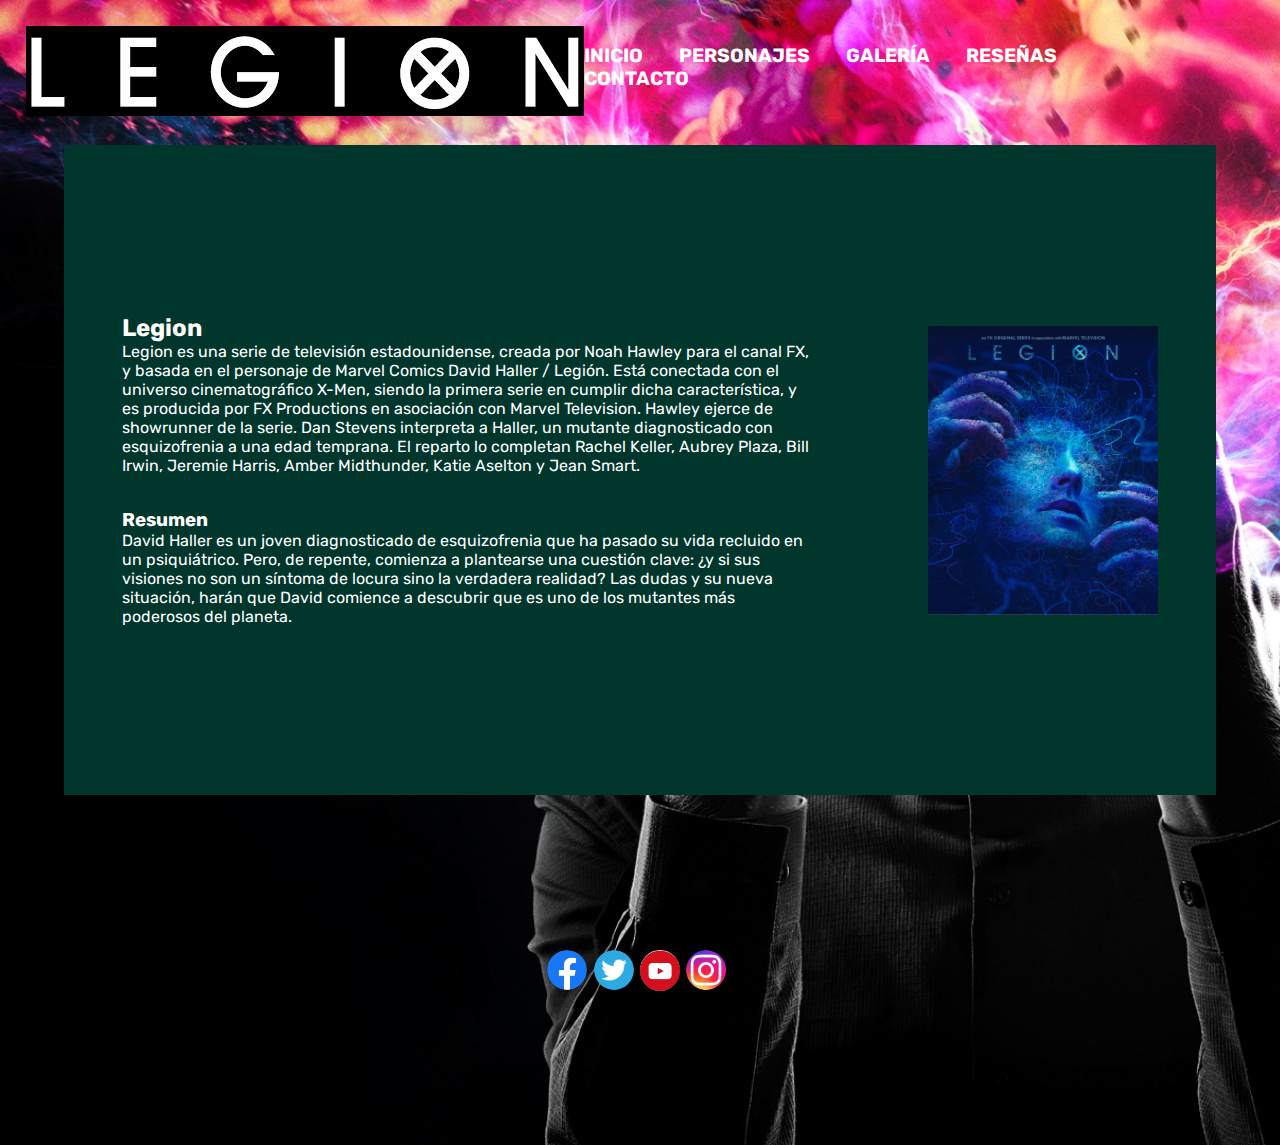
==== index.html @ bb172ef6 "Agregar Proyecto" ====
<!DOCTYPE html>
<html>
<head>
	<meta charset="utf-8">
	<meta name="viewport" content="width=device-width, initial-scale=1">
    <meta http-equiv="X-UA-Compatible" content="IE=edge">
    <link href="https://fonts.googleapis.com/css2?family=Rubik&display=swap" rel="stylesheet">
    <link rel="stylesheet" href="https://cdnjs.cloudflare.com/ajax/libs/font-awesome/4.7.0/css/font-awesome.min.css">
    <link rel="stylesheet" href="css/estilos.css">
	<title>Proyecto: Legion</title>
</head>
<body>
	<header>
		<div>
            <img src="images/logo.png" alt="Logo Legion">
        </div>
        <a href="javascript:void(0);" class="icon" onclick="myFunction()"><i class="fa fa-bars"></i></a>
        <nav id="menu_bar" class="">
            <ul>
                <li><a href="index.html">Inicio</a></li>
                <li><a href="personajes.html">Personajes</a></li>
                <li><a href="galeria.html">Galería</a></li>
                <li><a href="resenas.html">Reseñas</a></li>
                <li><a href="contacto.html">Contacto</a></li>
            </ul>
        </nav>
    </header>
    <section>
        <article class="principal">

            <div>

                
                <h2>Legion</h2>
                <p> Legion es una serie de televisión estadounidense, creada por Noah Hawley para el canal FX, y basada en el personaje de Marvel Comics David Haller / Legión. Está conectada con el universo cinematográfico X-Men, siendo la primera serie en cumplir dicha característica, y es producida por FX Productions en asociación con Marvel Television. Hawley ejerce de showrunner de la serie.
                Dan Stevens interpreta a Haller, un mutante diagnosticado con esquizofrenia a una edad temprana. El reparto lo completan Rachel Keller, Aubrey Plaza, Bill Irwin, Jeremie Harris, Amber Midthunder, Katie Aselton y Jean Smart.
                </p>
                <h3>Resumen</h3>
                <p>David Haller es un joven diagnosticado de esquizofrenia que ha pasado su vida recluido en un psiquiátrico. Pero, de repente, comienza a plantearse una cuestión clave: ¿y si sus visiones no son un síntoma de locura sino la verdadera realidad? Las dudas y su nueva situación, harán que David comience a descubrir que es uno de los mutantes más poderosos del planeta.
                </p>

           
            </div>
            <img src="images/poster_legion.png" alt="Poster Legion">

        </article>







    </section>

    <footer>
        <img src="images/redes/facebook.png" alt="Facebook">
        <img src="images/redes/twitter.png" alt="Twitter">
        <img src="images/redes/youtube.png" alt="Youtube">
        <img src="images/redes/instagram.png" alt="Instagram">
    </footer>
    <script type="text/javascript">
        function myFunction() {
          var x = document.getElementById("menu_bar");
          if (x.className === "") {
            x.className += " responsive";
          } else {
            x.className = "";
          }
        }
    </script>
</body>
</html>
---- css/estilos.css ----
* {
	padding: 0px;
	margin: 0px;
	box-sizing: border-box;

}
body{
	background-image: url(../images/fondo_legion.jpg);
	background-size: cover;
	background-repeat: no-repeat;
	font-family: 'Rubik', sans-serif;
}
header{
	padding-top: 2%;
	padding-right: 7%;
	padding-bottom: 2%;
	padding-left: 2%;
	display: flex;
	justify-content: space-between;
}
nav ul{
	margin-top: 3%;
	padd: white;
}
nav ul li{
	display: inline-block;
}
nav ul li a{
	font-size: 1.2rem;
	padding-right: 2rem;
	text-transform: uppercase;

}
a{
	text-decoration: none;
	color: white;
	font-weight: 700;
}
.icon { display: none; }
section{
	max-width: 1300px;
	width: 90%;
	margin-left: auto;
	margin-right: auto;
}
.principal {
	width: 100%;
	height: 650px;
	background-color: #00362b;
	background-size: cover;
	background-repeat: no-repeat;
	display: flex;
	justify-content: center;
	align-items: center;
	color: #ffffff;

}
.principal div {
	margin: 5%;
}
.principal img{

	width: 20%;
	float: right ;
	margin: 5%;

}

.principal div h3{
	margin-top: 5%;
}


.secundario{
	margin-top: 5%;
	display: flex;
}
.secundario div{
	width: 33%;
	padding: 2%;
	text-align: center;
}
.secundario div a img{
	width: 100%;
	margin-bottom: 2rem;
}
h4{
	font-size: 1.5rem;
	text-transform: uppercase;
}
footer{
	display: flex;
	justify-content: center;
	align-items: center;
	height: 350px;
}
footer img{
	max-width: 2.5rem;
	width: 100%;
	height: auto;
	border-radius: 50%;
	margin-right: .5%;
}

@media (max-width: 480px) { 
header{
	align-items: center;
	justify-content: space-around;
	flex-wrap: wrap;
	background-color: #ffffff;
	position: sticky;
	top: 0;
	z-index: 1;
}
header div, header a {
	flex: 1 0 50%;
}
header nav {
	flex-basis: 100%;
}
.icon {
	display: block;
	padding-right: 0.6rem;
	text-align: right;
}
nav ul {
	display: none;
}
nav.responsive ul {
	display: block;
}
nav.responsive ul li {
	display: block;
	text-align: center;
	padding: 0.5rem;
}
nav.responsive ul li a {
	padding-right: 0;
}
section{
	max-width: 480px;
	width: 100%;
	margin-left: auto;
	margin-right: auto;
}
.principal{
	height: 250px;
	padding: 10%;
}
.secundario{
	margin-top: 1%;
	display: block;
}
.secundario div{
	width: 100%;
}
.secundario div a img{
	margin-bottom: 1rem;
}
h2{
	font-size: 1rem;
}
h3{
	font-size: 1rem;
}
h4{
	font-size: 1rem;
}
footer{
	height: 80px;
}
footer img{
	max-width: 1.5rem;
}
}
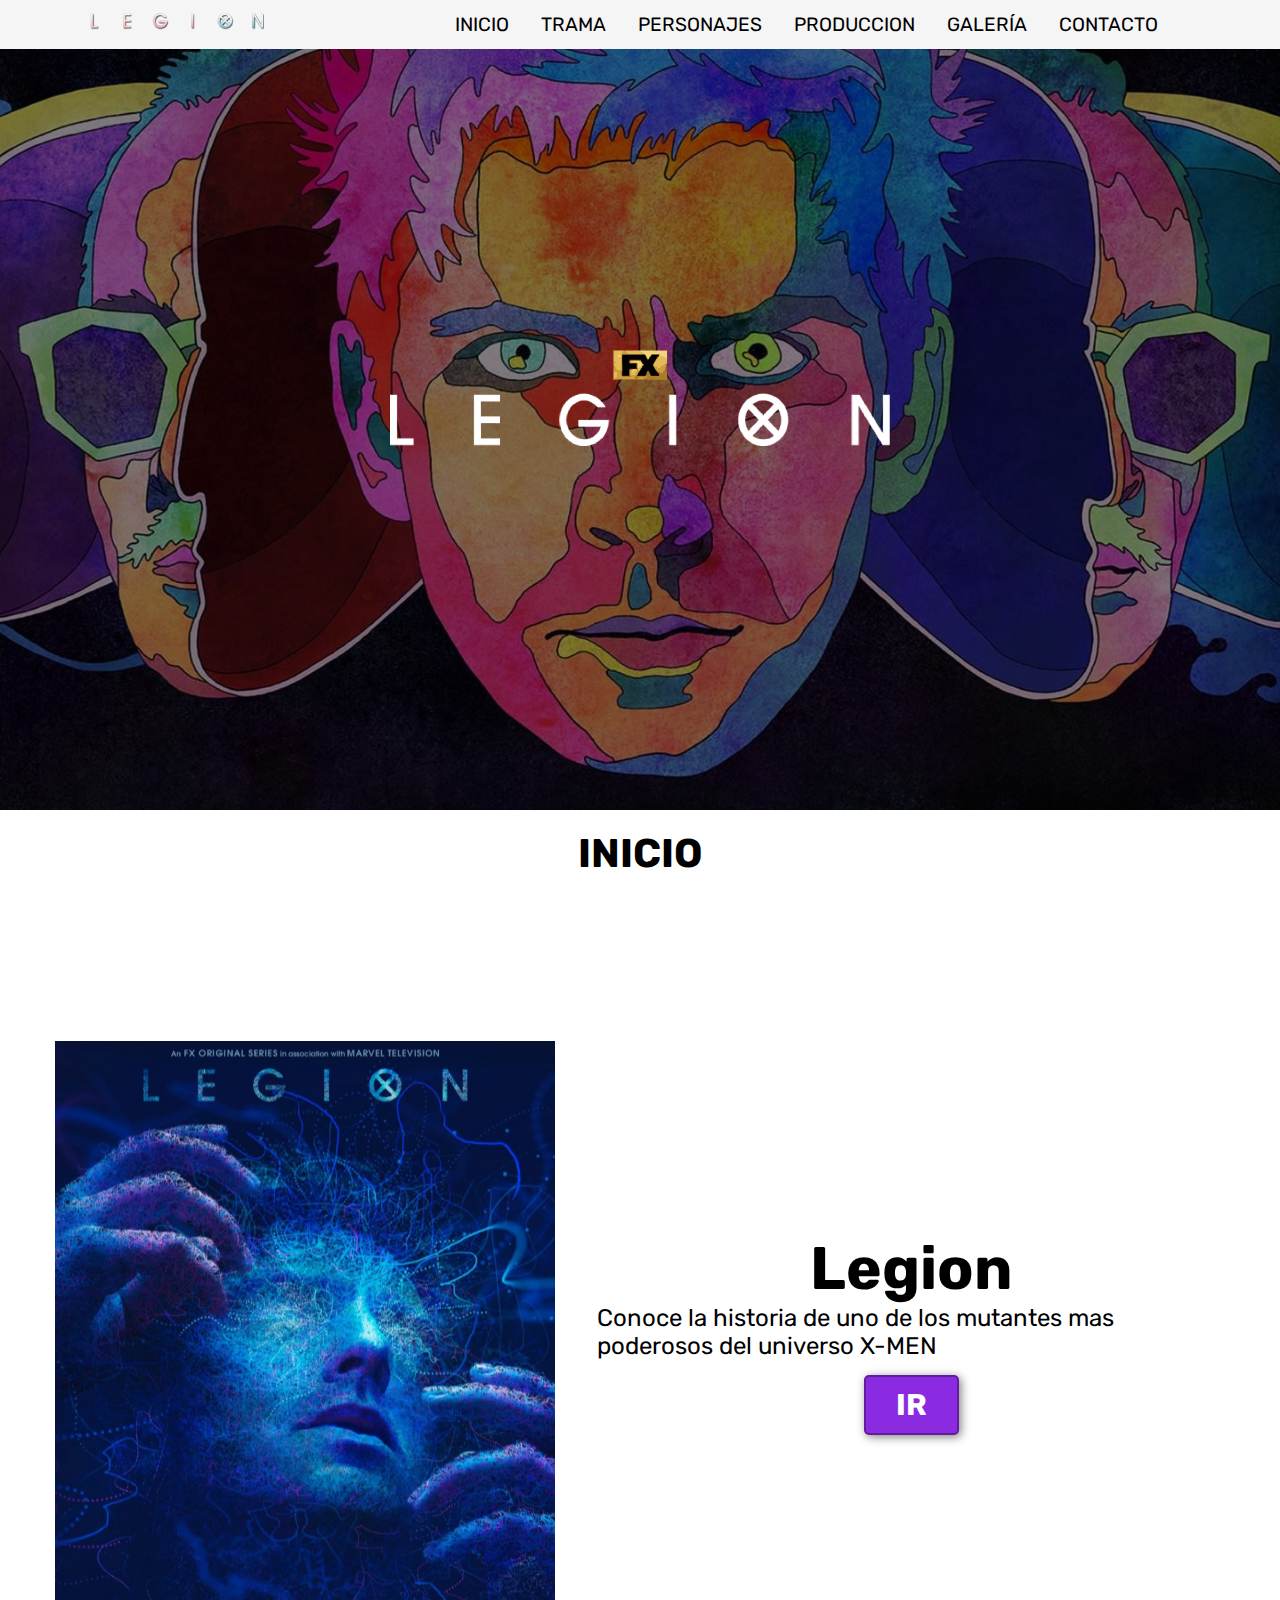
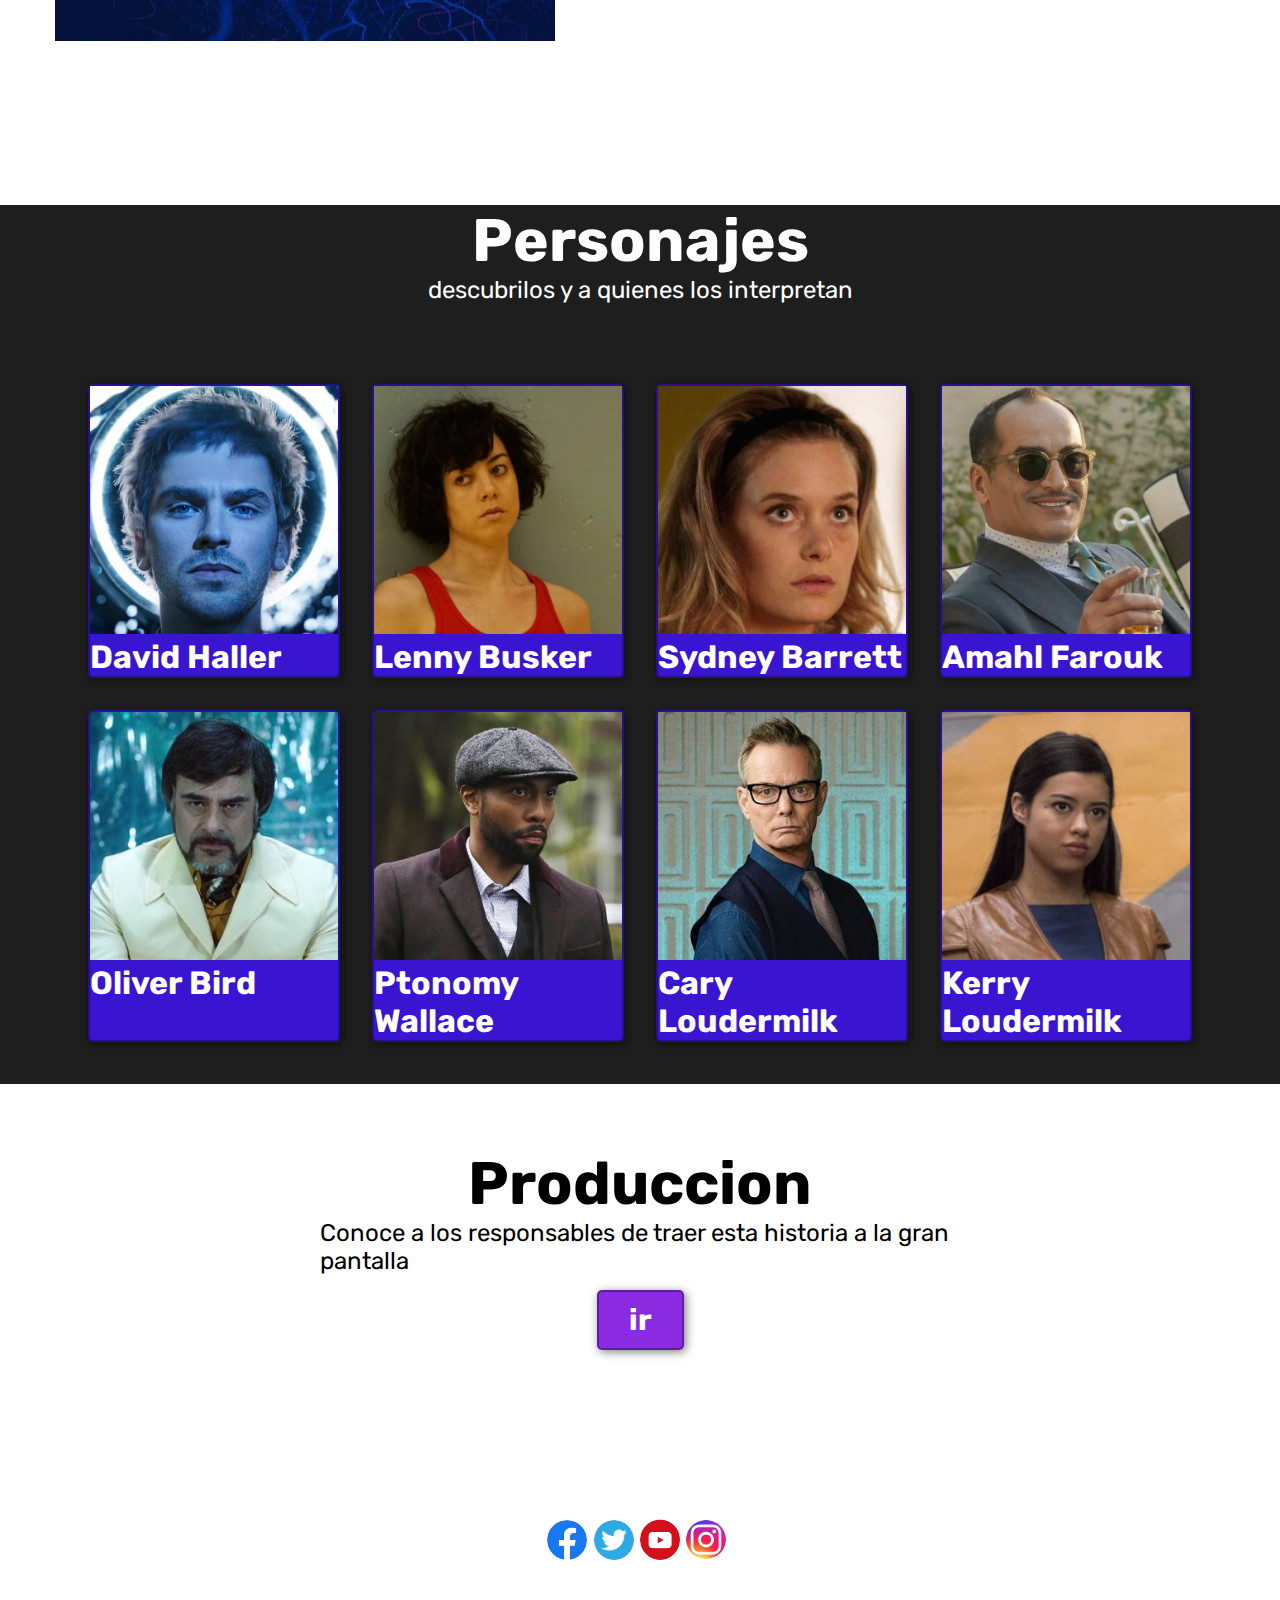
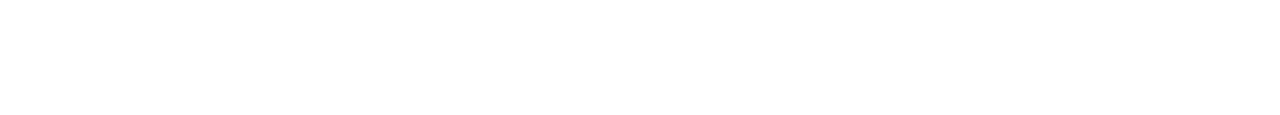
==== commit 6b148e92: "Add files via upload" ====
--- a/index.html
+++ b/index.html
@@ -1,73 +1,138 @@
-<!DOCTYPE html>
-<html>
-<head>
-	<meta charset="utf-8">
-	<meta name="viewport" content="width=device-width, initial-scale=1">
-    <meta http-equiv="X-UA-Compatible" content="IE=edge">
-    <link href="https://fonts.googleapis.com/css2?family=Rubik&display=swap" rel="stylesheet">
-    <link rel="stylesheet" href="https://cdnjs.cloudflare.com/ajax/libs/font-awesome/4.7.0/css/font-awesome.min.css">
-    <link rel="stylesheet" href="css/estilos.css">
-	<title>Proyecto: Legion</title>
-</head>
-<body>
-	<header>
-		<div>
-            <img src="images/logo.png" alt="Logo Legion">
-        </div>
-        <a href="javascript:void(0);" class="icon" onclick="myFunction()"><i class="fa fa-bars"></i></a>
-        <nav id="menu_bar" class="">
-            <ul>
-                <li><a href="index.html">Inicio</a></li>
-                <li><a href="personajes.html">Personajes</a></li>
-                <li><a href="galeria.html">Galería</a></li>
-                <li><a href="resenas.html">Reseñas</a></li>
-                <li><a href="contacto.html">Contacto</a></li>
-            </ul>
-        </nav>
-    </header>
-    <section>
-        <article class="principal">
-
-            <div>
-
-                
-                <h2>Legion</h2>
-                <p> Legion es una serie de televisión estadounidense, creada por Noah Hawley para el canal FX, y basada en el personaje de Marvel Comics David Haller / Legión. Está conectada con el universo cinematográfico X-Men, siendo la primera serie en cumplir dicha característica, y es producida por FX Productions en asociación con Marvel Television. Hawley ejerce de showrunner de la serie.
-                Dan Stevens interpreta a Haller, un mutante diagnosticado con esquizofrenia a una edad temprana. El reparto lo completan Rachel Keller, Aubrey Plaza, Bill Irwin, Jeremie Harris, Amber Midthunder, Katie Aselton y Jean Smart.
-                </p>
-                <h3>Resumen</h3>
-                <p>David Haller es un joven diagnosticado de esquizofrenia que ha pasado su vida recluido en un psiquiátrico. Pero, de repente, comienza a plantearse una cuestión clave: ¿y si sus visiones no son un síntoma de locura sino la verdadera realidad? Las dudas y su nueva situación, harán que David comience a descubrir que es uno de los mutantes más poderosos del planeta.
-                </p>
-
-           
-            </div>
-            <img src="images/poster_legion.png" alt="Poster Legion">
-
-        </article>
-
-
-
-
-
-
-
-    </section>
-
-    <footer>
-        <img src="images/redes/facebook.png" alt="Facebook">
-        <img src="images/redes/twitter.png" alt="Twitter">
-        <img src="images/redes/youtube.png" alt="Youtube">
-        <img src="images/redes/instagram.png" alt="Instagram">
-    </footer>
-    <script type="text/javascript">
-        function myFunction() {
-          var x = document.getElementById("menu_bar");
-          if (x.className === "") {
-            x.className += " responsive";
-          } else {
-            x.className = "";
-          }
-        }
-    </script>
-</body>
+<!DOCTYPE html>
+<html>
+<head>
+	<meta charset="utf-8">
+	<meta name="viewport" content="width=device-width, initial-scale=1">
+    <meta http-equiv="X-UA-Compatible" content="IE=edge">
+    <link href="https://fonts.googleapis.com/css2?family=Rubik&display=swap" rel="stylesheet">
+    <link rel="stylesheet" href="https://cdnjs.cloudflare.com/ajax/libs/font-awesome/4.7.0/css/font-awesome.min.css">
+    <link rel="stylesheet" href="css/estilos.css">
+	<title>Proyecto: Legion</title>
+</head>
+<body>
+    <header>
+        <a href="index.html">
+            <div>
+                <img src="images/logo.png" alt="Logo Legion">
+            </div>
+        </a>
+            <a href="javascript:void(0);" class="icon" onclick="myFunction()"><i class="fa fa-bars"></i></a>
+            <nav id="menu_bar" class="">
+                <ul id="menu">
+                    <li class="menu"><a href="index.html">Inicio</a></li>
+                    <li class="menu"><a href="trama.html">Trama</a></li>
+                    <li class="menu">
+                        Personajes
+                        <ul id="submenu">
+                            <li><a href="davidhaller.html">-David</a></li>
+                            <li><a href="sydneybarrett.html">-Sydney</a></li>
+                            <li><a href="lennybusker.html">-Lenny</a></li>
+                            <li><a href="amahlfarouk.html">-Farouk</a></li>
+                            <li><a href="oliverbird.html">-Oliver</a></li>
+                            <li><a href="melaniebird.html">-Melanie</a></li>
+                            <li><a href="ptonomywallace.html">-Ptonomy</a></li>
+                            <li><a href="caryloudermilk.html">-Cary</a></li>
+                            <li><a href="kerryloudermilk.html">-Kerry</a></li>
+                        </ul>
+                    </li>
+                    <li class="menu"><a href="produccion.html">Produccion</a></li>
+                    <li class="menu"><a href="galeria.html">Galería</a></li>
+                    <li class="menu"><a href="contacto.html">Contacto</a></li>
+                </ul>
+            </nav>
+
+    </header>
+    <section id="inicio">
+        <article class="principal">
+            <div>
+                <img src="images/legion_titulo_inicio.png" alt="Titulo Legion">
+            </div>
+        </article>
+        <h1>INICIO</h1>
+        <article class="container">
+            <div class="img-container"></div>
+            <div class="texto">
+                <h2>Legion</h2>
+                <p>Conoce la historia de uno de los mutantes mas poderosos del universo X-MEN</p>
+                <a href="trama.html"><div class="boton">IR</div></a>
+            </div>
+        </article>
+        <article id="impar" class="container2">
+            <div class="texto">
+                <h3>Personajes</h3>
+                <p>descubrilos y a quienes los interpretan</p>
+            </div>
+            <article class="personajes">
+                <div>
+                    <a href="davidhaller.html">
+                        <img src="images/davidmin.jpg" alt="david">
+                        <h4>David Haller</h4>
+                    </a>
+
+
+                    <a href="lennybusker.html">
+                        <img src="images/lennymin.jpg" alt="lenny">
+                        <h4>Lenny Busker</h4>
+                    </a>
+
+
+                    <a href="sydneybarrett.html">
+                        <img src="images/sydneymin.jpg" alt="sydney">
+                        <h4>Sydney Barrett</h4>
+                    </a>
+
+                    <a href="amahlfarouk.html">
+                        <img src="images/faroukmin.jpg" alt="farouk">
+                        <h4>Amahl Farouk</h4>
+                    </a>
+
+
+                    <a href="oliverbird.html">
+                        <img src="images/olivermin.jpg" alt="oliver">
+                        <h4>Oliver Bird</h4>
+                    </a>
+
+                    <a href="ptonomywallace.html">
+                        <img src="images/ptonomymin.jpg" alt="ptonomy">
+                        <h4>Ptonomy Wallace</h4>
+                    </a>
+
+                    <a href="caryloudermilk.html">
+                        <img src="images/carymin.jpg" alt="cary">
+                        <h4>Cary Loudermilk</h4>
+                    </a>
+
+                    <a href="kerryloudermilk.html">
+                        <img src="images/kerrymin.jpg" alt="kerry">
+                        <h4>Kerry Loudermilk</h4>
+                    </a>
+                </div>
+            </article>
+        </article>
+        <article id="produccion" class="container2">
+            <div class="texto">
+                <h3>Produccion</h3>
+                <p>Conoce a los responsables de traer esta historia a la gran pantalla</p>
+                <a class="boton" href="produccion.html">ir</a>
+            </div>
+        </article>
+    </section>
+
+    <footer>
+        <img src="images/redes/facebook.png" alt="Facebook">
+        <img src="images/redes/twitter.png" alt="Twitter">
+        <img src="images/redes/youtube.png" alt="Youtube">
+        <img src="images/redes/instagram.png" alt="Instagram">
+    </footer>
+    <script type="text/javascript">
+        function myFunction() {
+            var x = document.getElementById("menu_bar");
+            if (x.className === "") {
+                x.className += " responsive";
+            } else {
+                x.className = "";
+            }
+        }
+    </script>
+</body>
 </html>--- a/css/estilos.css
+++ b/css/estilos.css
@@ -1,175 +1,390 @@
-* {
-	padding: 0px;
-	margin: 0px;
-	box-sizing: border-box;
-
-}
-body{
-	background-image: url(../images/fondo_legion.jpg);
-	background-size: cover;
-	background-repeat: no-repeat;
-	font-family: 'Rubik', sans-serif;
-}
-header{
-	padding-top: 2%;
-	padding-right: 7%;
-	padding-bottom: 2%;
-	padding-left: 2%;
-	display: flex;
-	justify-content: space-between;
-}
-nav ul{
-	margin-top: 3%;
-	padd: white;
-}
-nav ul li{
-	display: inline-block;
-}
-nav ul li a{
-	font-size: 1.2rem;
-	padding-right: 2rem;
-	text-transform: uppercase;
-
-}
-a{
-	text-decoration: none;
-	color: white;
-	font-weight: 700;
-}
-.icon { display: none; }
-section{
-	max-width: 1300px;
-	width: 90%;
-	margin-left: auto;
-	margin-right: auto;
-}
-.principal {
-	width: 100%;
-	height: 650px;
-	background-color: #00362b;
-	background-size: cover;
-	background-repeat: no-repeat;
-	display: flex;
-	justify-content: center;
-	align-items: center;
-	color: #ffffff;
-
-}
-.principal div {
-	margin: 5%;
-}
-.principal img{
-
-	width: 20%;
-	float: right ;
-	margin: 5%;
-
-}
-
-.principal div h3{
-	margin-top: 5%;
-}
-
-
-.secundario{
-	margin-top: 5%;
-	display: flex;
-}
-.secundario div{
-	width: 33%;
-	padding: 2%;
-	text-align: center;
-}
-.secundario div a img{
-	width: 100%;
-	margin-bottom: 2rem;
-}
-h4{
-	font-size: 1.5rem;
-	text-transform: uppercase;
-}
-footer{
-	display: flex;
-	justify-content: center;
-	align-items: center;
-	height: 350px;
-}
-footer img{
-	max-width: 2.5rem;
-	width: 100%;
-	height: auto;
-	border-radius: 50%;
-	margin-right: .5%;
-}
-
-@media (max-width: 480px) { 
-header{
-	align-items: center;
-	justify-content: space-around;
-	flex-wrap: wrap;
-	background-color: #ffffff;
-	position: sticky;
-	top: 0;
-	z-index: 1;
-}
-header div, header a {
-	flex: 1 0 50%;
-}
-header nav {
-	flex-basis: 100%;
-}
-.icon {
-	display: block;
-	padding-right: 0.6rem;
-	text-align: right;
-}
-nav ul {
-	display: none;
-}
-nav.responsive ul {
-	display: block;
-}
-nav.responsive ul li {
-	display: block;
-	text-align: center;
-	padding: 0.5rem;
-}
-nav.responsive ul li a {
-	padding-right: 0;
-}
-section{
-	max-width: 480px;
-	width: 100%;
-	margin-left: auto;
-	margin-right: auto;
-}
-.principal{
-	height: 250px;
-	padding: 10%;
-}
-.secundario{
-	margin-top: 1%;
-	display: block;
-}
-.secundario div{
-	width: 100%;
-}
-.secundario div a img{
-	margin-bottom: 1rem;
-}
-h2{
-	font-size: 1rem;
-}
-h3{
-	font-size: 1rem;
-}
-h4{
-	font-size: 1rem;
-}
-footer{
-	height: 80px;
-}
-footer img{
-	max-width: 1.5rem;
-}
+* {
+	padding: 0px;
+	margin: 0px;
+	box-sizing: border-box;
+}
+h1 {
+	font-size: 2.5em;
+	text-align:center;
+	padding-top: 20px;
+}
+h2 {font-size: 2.5em}
+h3 {
+	font-size: 2.5em;
+	text-align: center;
+}
+h4 {
+	font-size: 2em;
+	
+}
+
+body {
+	font-family: 'Rubik', sans-serif;
+}
+
+header {
+	padding-top: 1%;
+	padding-right: 7%;
+	padding-bottom: 1%;
+	padding-left: 7%;
+	display: flex;
+	justify-content: space-between;
+	background-color: rgb(245,245,245);
+	position: fixed;
+	width:100%;
+	z-index: 100;
+}
+
+header div{
+	padding-right: 15px; 
+}
+
+nav ul > li{
+	float: left;
+}
+
+nav ul li {
+	display: inline-block;
+}
+
+#submenu {
+	display: none;
+	
+}
+
+#submenu li{
+	padding-top: 3%;
+}
+
+li:hover > #submenu{
+	display: flex;
+	flex-direction: column;
+}
+
+.menu {
+	font-size: 1.2rem;
+	padding-right: 2rem;
+	text-transform: uppercase;
+}
+
+a {
+	text-decoration: none;
+	color: #000000;
+}
+
+header a:hover {
+	color: blueviolet;
+	text-decoration: underline;
+}
+
+header .menu:hover {
+	color: blueviolet;
+	text-decoration: underline;
+}
+
+.icon { display: none; }
+
+.principal {
+	
+	height: 90vh;
+	display: flex;
+	justify-content: center;
+	text-align: center;
+	align-items: center;
+	flex-direction: column;
+	background-image: linear-gradient( 
+		0deg, 
+		rgba(0,0,0,0.5), 
+		rgba(0,0,0,0.5) 
+	),
+		url(../images/fondoprincipal.jpg);
+	background-repeat: no-repeat;
+	background-size: cover;
+	background-position: center center;
+	color: white;
+	font-size: 3.5em;
+}
+
+.boton {
+	font-size: 1.25em;
+	font-weight: bold;
+	padding: 10px 30px;
+	border-radius: 5px;
+	border: 2px solid rgba(0,0,0,0.3);
+	box-shadow: 2px 2px 10px rgba(0,0,0,0.5);
+	color: white;
+	background-color: blueviolet;
+	margin: 15px;
+}
+
+.boton:hover {
+	background-color: rgb(101, 33, 165);
+}
+
+#davidinicio {
+	background-image: 
+		linear-gradient( 
+			0deg, 
+			rgba(0,0,0,0.5), 
+			rgba(0,0,0,0.5) 
+		), 
+		url(../images/davidfondo.jpg);
+}
+
+.container {
+	text-align: center;
+	padding: 100px 12px;
+	display: flex;
+	justify-content: space-evenly;
+	margin-top: 5%;
+}
+
+.img-container {
+	background-image: url(../images/poster_legion.png);
+	background-size: cover;
+	background-position: center center;
+	height: 600px;
+	width: 500px;
+	align-items: center;
+	padding-right: 15px;
+}
+
+.texto {
+	width: 50%;
+	max-width: 1000px;
+	min-width: 300px;
+	text-align: initial;
+	
+	display: flex;
+	flex-direction: column;
+	justify-content: center;
+	font-size: 1.5em;
+	align-items: center;
+	
+}
+
+#resumen .img-container {
+	background-image: 
+		url(../images/legiontrama.jpg);
+
+}
+
+#trama #impar .img-container {
+	background-image: 
+		url(../images/legiontrama2.jpg);
+}
+
+#david #impar .img-container {
+	background-image: 
+		url(../images/danstevens.jpg);
+}
+
+.secundario {
+	margin-top: 5%;
+	display: flex;
+	padding: 5%;
+	flex-direction: column;
+}
+
+.secundario div{
+	display: flex;
+}
+
+.secundario div a img{
+	height: 33vh;
+	margin-bottom: 1rem;
+	margin-right: 1rem;
+}
+.container2 {
+	display: flex;
+	flex-direction: column;
+	align-items: center;
+	margin-top: 5%;
+}
+
+#personajes {
+	background-color: rgb(30,30,30);
+}
+#personajes .texto{
+	color:white;
+}
+.personajes {
+	margin-top: 3%;
+	display: flex;
+}
+
+.personajes div a{
+	margin:1rem;
+	width: 28vh;
+	border-radius: 5px;
+    border: 2px solid rgba(0,0,0,0.3);
+    box-shadow: 2px 2px 10px rgba(0,0,0,0.5);
+    color: white;
+    background-color: rgba(64, 19, 255, 0.8);
+}
+
+.personajes div a:hover {
+	background-color: rgba(22, 1, 116, 0.8);
+}
+.personajes div a img {
+	width: 100%;
+}
+
+.personajes div {
+	padding: 2%;
+	display: flex;
+	flex-wrap: wrap;
+	justify-content:center;
+
+}
+
+#impar {
+	background-color: rgb(30,30,30);
+}
+
+#impar .texto {
+	color: white;
+}
+
+
+footer{
+	display: flex;
+	justify-content: center;
+	align-items: center;
+	height: 350px;
+}
+
+footer img{
+	max-width: 2.5rem;
+	width: 100%;
+	height: auto;
+	border-radius: 50%;
+	margin-right: .5%;
+}
+
+@media (max-width: 1050px){
+	header {
+		align-items: center;
+		justify-content: space-around;
+		flex-wrap: wrap;
+		background-color: #ffffff;
+		position: sticky;
+		top: 0;
+		z-index: 1;
+	}
+
+		header header a {
+			flex: 1 0 50%;
+		}
+
+		header nav {
+			flex-basis: 100%;
+		}
+
+	.icon {
+		display: block;
+		padding-right: 0.6rem;
+		text-align: right;
+	}
+
+	nav ul {
+		display: none;
+	}
+
+	nav.responsive #menu {
+		display: flex;
+		flex-direction: column;
+	}
+
+	nav.responsive ul li {
+		display: block;
+		text-align: center;
+		padding: 0.5rem;
+	}
+
+		nav.responsive ul li a {
+			padding-right: 0;
+		}
+	.img-container {
+		background-image: none;
+		height: 0px;
+		width: 0px;
+	}
+
+	.texto {
+		width: 100%;
+		text-align: center;
+		padding-left: 0px;
+		display: flex;
+		flex-direction: column;
+		justify-content: center;
+	}
+
+	h3{
+		font-size: 1.5em;
+	}
+	#trama .texto{
+		font-size: 1.33em;
+	}
+}
+@media (max-width: 480px) {
+	
+	section {
+		max-width: 480px;
+		width: 100%;
+		margin-left: auto;
+		margin-right: auto;
+	}
+
+	.principal {
+		height: 250px;
+		padding: 10%;
+		font-size: 2em;
+	}
+
+	.principal div img{
+		display: none;
+	}
+
+
+
+	.secundario {
+		margin-top: 1%;
+		display: block;
+		padding:0;
+		padding-top:2%;
+	}
+
+		.secundario div {
+			width: 100%;
+			text-align: center;
+		}
+
+			.secundario div a img {
+				width: 15vh;
+				height: 15vh;
+				margin: 0.3rem;
+			}
+	
+
+		.personajes div {
+			justify-content:center;
+			width: 100%;
+		}
+
+			.personajes div a {
+				width: 15vh;			
+			}
+			h4{
+				font-size: 1rem;
+			}
+
+	footer {
+		height: 80px;
+	}
+
+		footer img {
+			max-width: 1.5rem;
+		}
+	
 }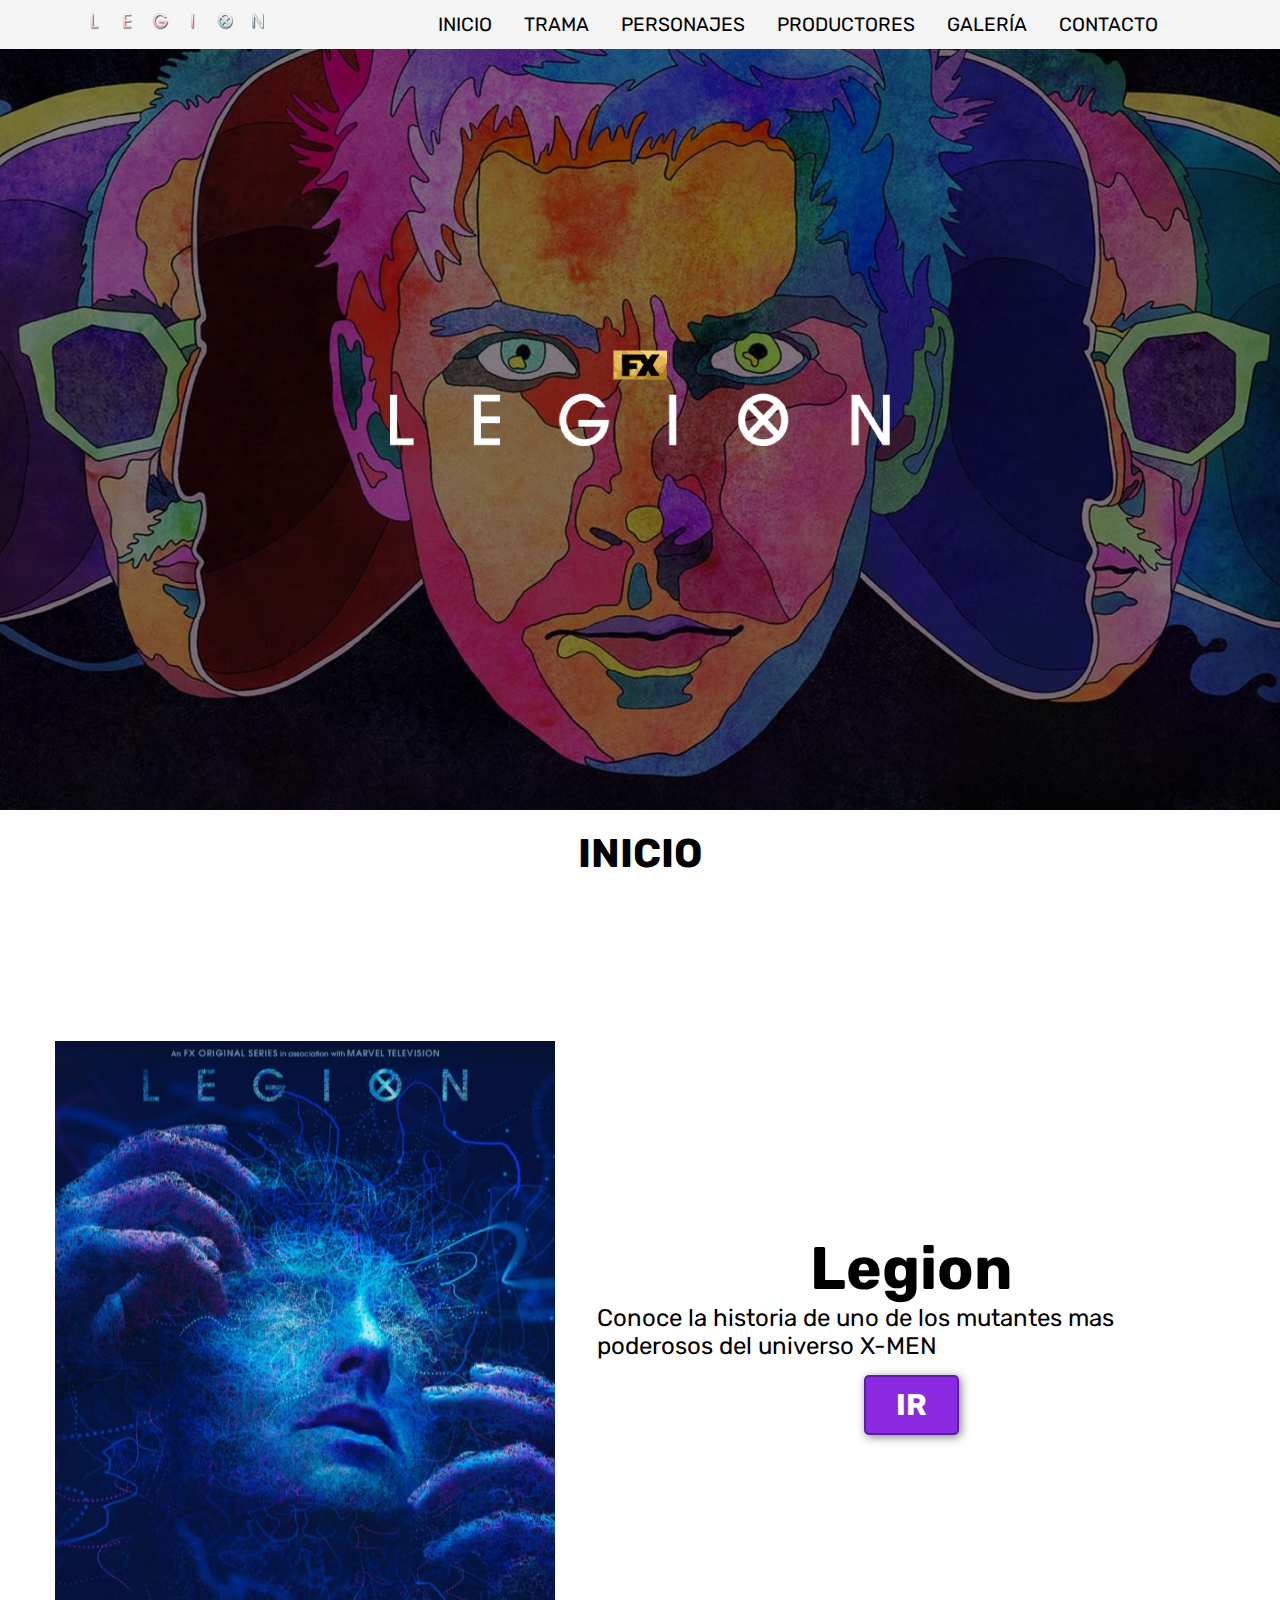
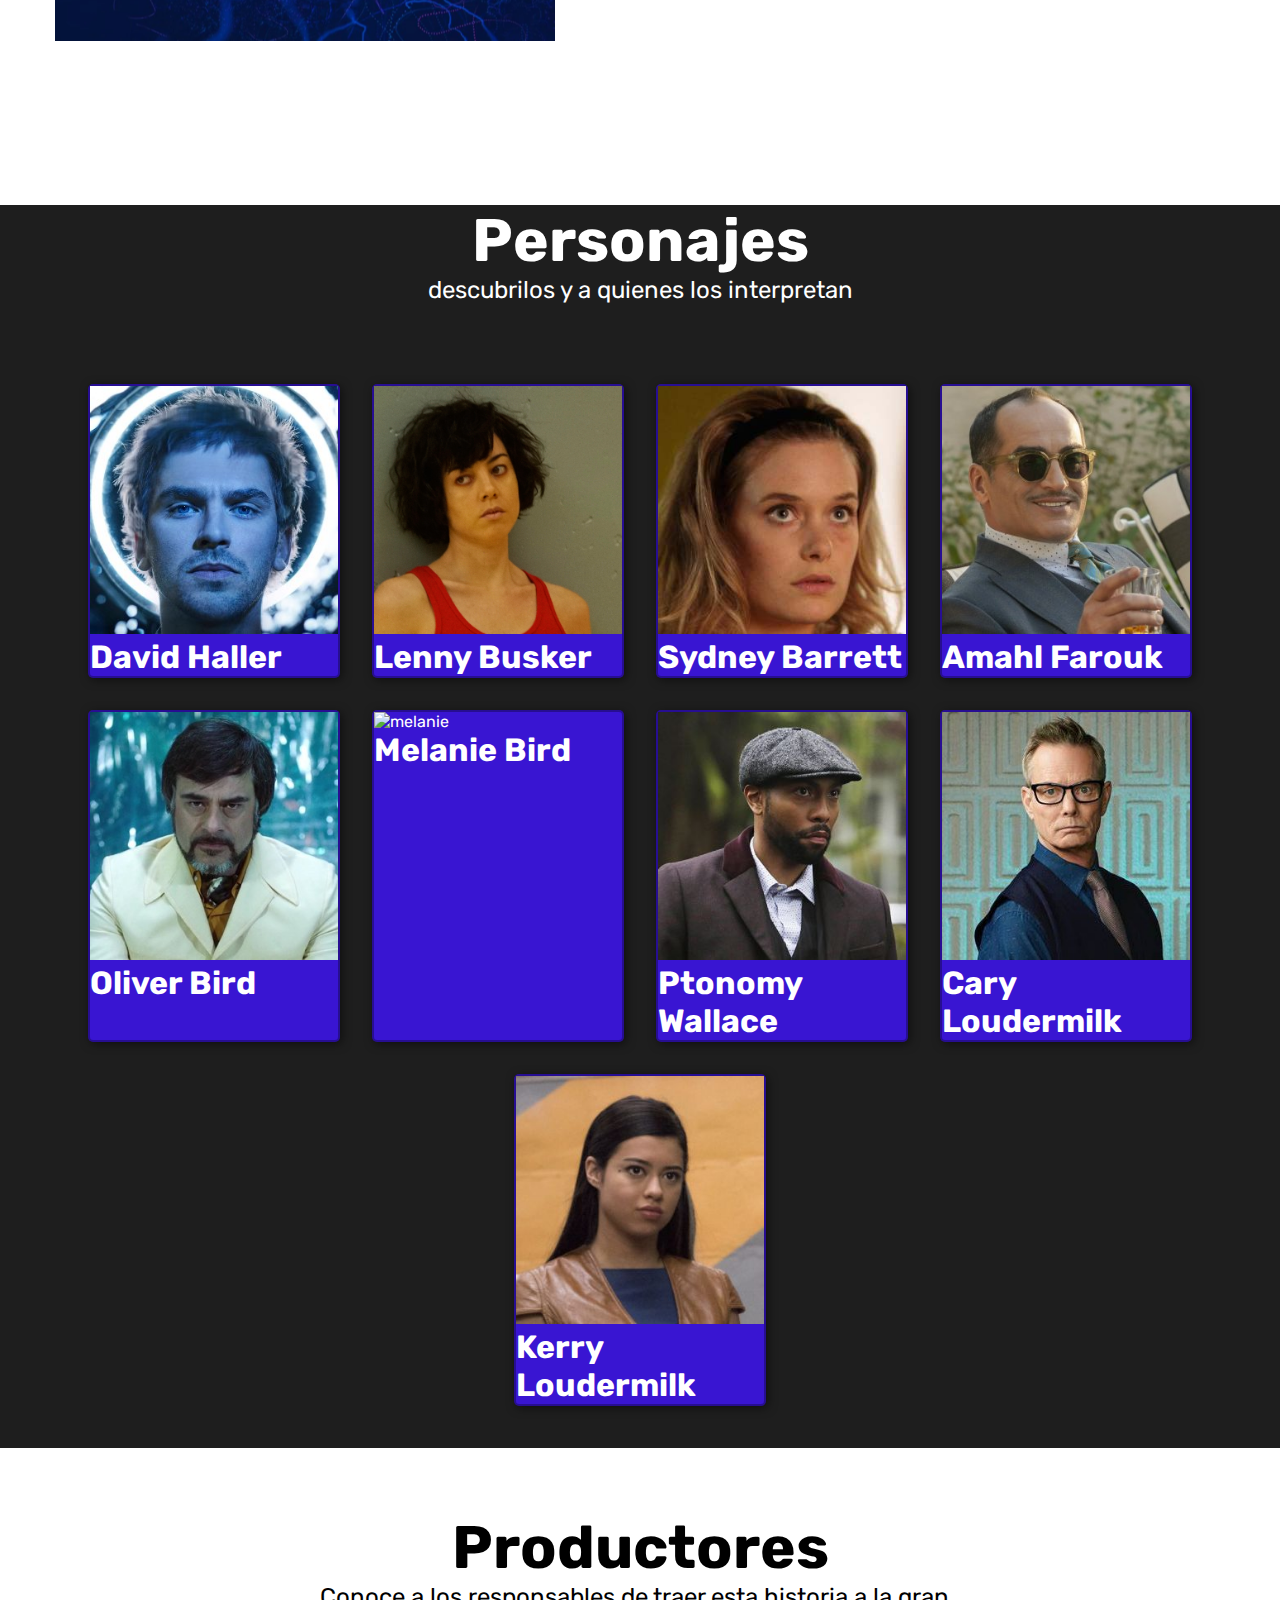
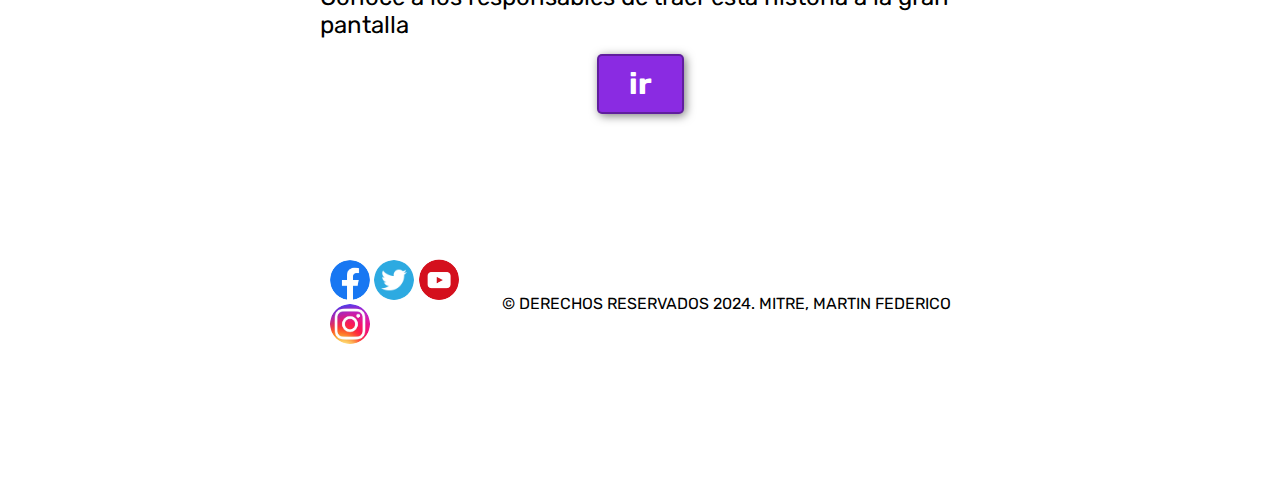
==== commit 2dbc5b9a: "Add files via upload" ====
--- a/index.html
+++ b/index.html
@@ -19,7 +19,7 @@
             <a href="javascript:void(0);" class="icon" onclick="myFunction()"><i class="fa fa-bars"></i></a>
             <nav id="menu_bar" class="">
                 <ul id="menu">
-                    <li class="menu"><a href="index.html">Inicio</a></li>
+                    <li class="menu"><a class="activo" href="index.html">Inicio</a></li>
                     <li class="menu"><a href="trama.html">Trama</a></li>
                     <li class="menu">
                         Personajes
@@ -35,7 +35,7 @@
                             <li><a href="kerryloudermilk.html">-Kerry</a></li>
                         </ul>
                     </li>
-                    <li class="menu"><a href="produccion.html">Produccion</a></li>
+                    <li class="menu"><a href="productores.html">Productores</a></li>
                     <li class="menu"><a href="galeria.html">Galería</a></li>
                     <li class="menu"><a href="contacto.html">Contacto</a></li>
                 </ul>
@@ -59,7 +59,7 @@
         </article>
         <article id="impar" class="container2">
             <div class="texto">
-                <h3>Personajes</h3>
+                <h2>Personajes</h2>
                 <p>descubrilos y a quienes los interpretan</p>
             </div>
             <article class="personajes">
@@ -92,6 +92,11 @@
                         <h4>Oliver Bird</h4>
                     </a>
 
+                    <a href="melaniebord.html">
+                        <img src="images/melaniemin.jpg" alt="melanie">
+                        <h4>Melanie Bird</h4>
+                    </a>
+
                     <a href="ptonomywallace.html">
                         <img src="images/ptonomymin.jpg" alt="ptonomy">
                         <h4>Ptonomy Wallace</h4>
@@ -109,20 +114,25 @@
                 </div>
             </article>
         </article>
-        <article id="produccion" class="container2">
+        <article class="container2">
             <div class="texto">
-                <h3>Produccion</h3>
+                <h3>Productores</h3>
                 <p>Conoce a los responsables de traer esta historia a la gran pantalla</p>
-                <a class="boton" href="produccion.html">ir</a>
+                <a class="boton" href="productores.html">ir</a>
             </div>
         </article>
     </section>
 
     <footer>
-        <img src="images/redes/facebook.png" alt="Facebook">
-        <img src="images/redes/twitter.png" alt="Twitter">
-        <img src="images/redes/youtube.png" alt="Youtube">
-        <img src="images/redes/instagram.png" alt="Instagram">
+        <div>
+            <img src="images/redes/facebook.png" alt="Facebook">
+            <img src="images/redes/twitter.png" alt="Twitter">
+            <img src="images/redes/youtube.png" alt="Youtube">
+            <img src="images/redes/instagram.png" alt="Instagram">
+        </div>
+        <div class="derechos">
+            <p>&copy; DERECHOS RESERVADOS 2024. MITRE, MARTIN FEDERICO</p>
+        </div>
     </footer>
     <script type="text/javascript">
         function myFunction() {
